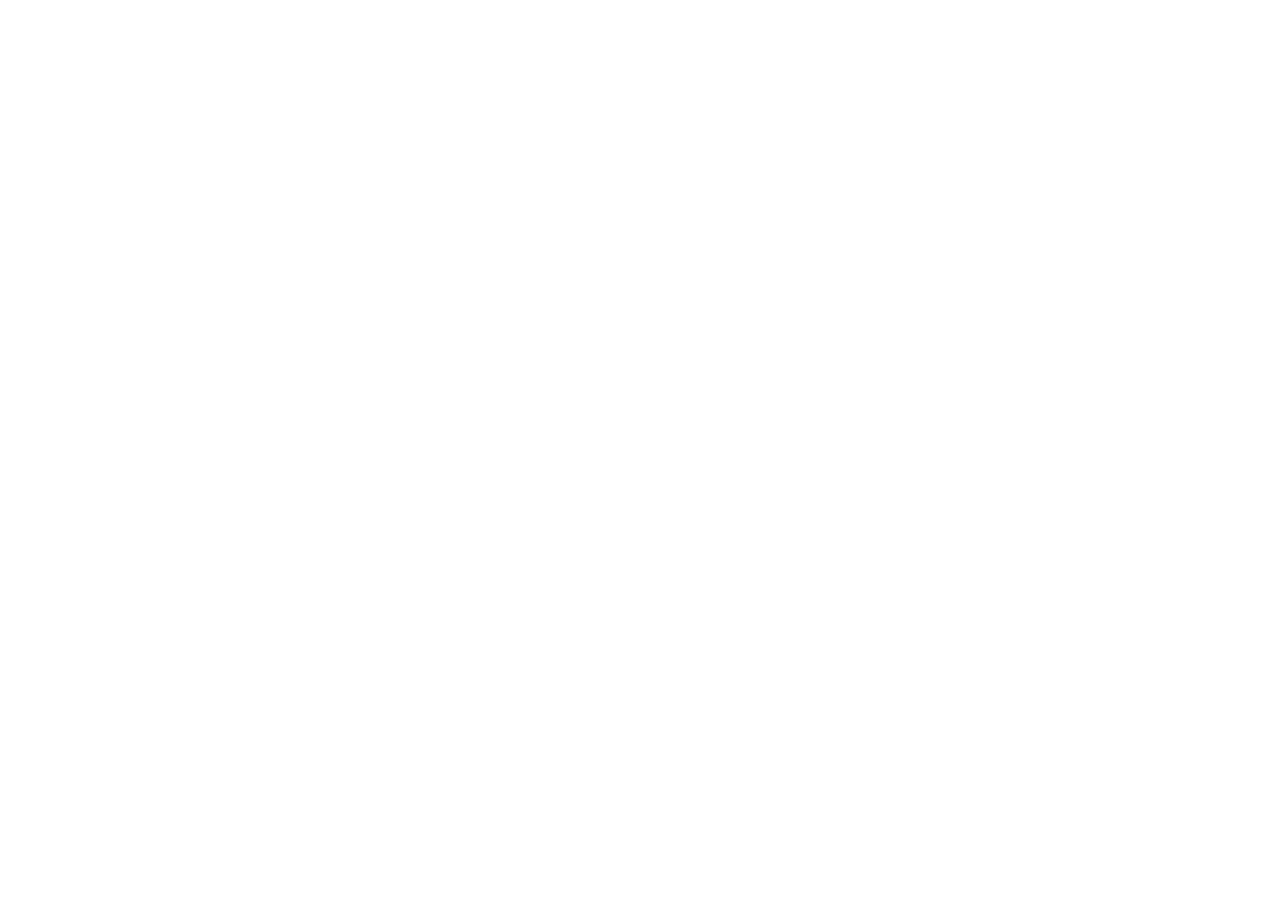
==== html/about.html @ 71272994 "added the basic html structure in home, about, cart, product listing and all products pages relates " ====
<!DOCTYPE html>
<html lang="en">
  <head>
    <meta charset="UTF-8" />
    <meta http-equiv="X-UA-Compatible" content="IE=edge" />
    <meta name="viewport" content="width=device-width, initial-scale=1.0" />
    <link
      rel="stylesheet"
      href="https://cdnjs.cloudflare.com/ajax/libs/font-awesome/6.1.1/css/all.min.css"
      integrity="sha512-KfkfwYDsLkIlwQp6LFnl8zNdLGxu9YAA1QvwINks4PhcElQSvqcyVLLD9aMhXd13uQjoXtEKNosOWaZqXgel0g=="
      crossorigin="anonymous"
      referrerpolicy="no-referrer"
    />
    <link rel="stylesheet" href="../css/about.css" />
    <title>About us</title>
  </head>
  <body>
    <header></header>
    <main></main>
    <footer></footer>
  </body>
</html>
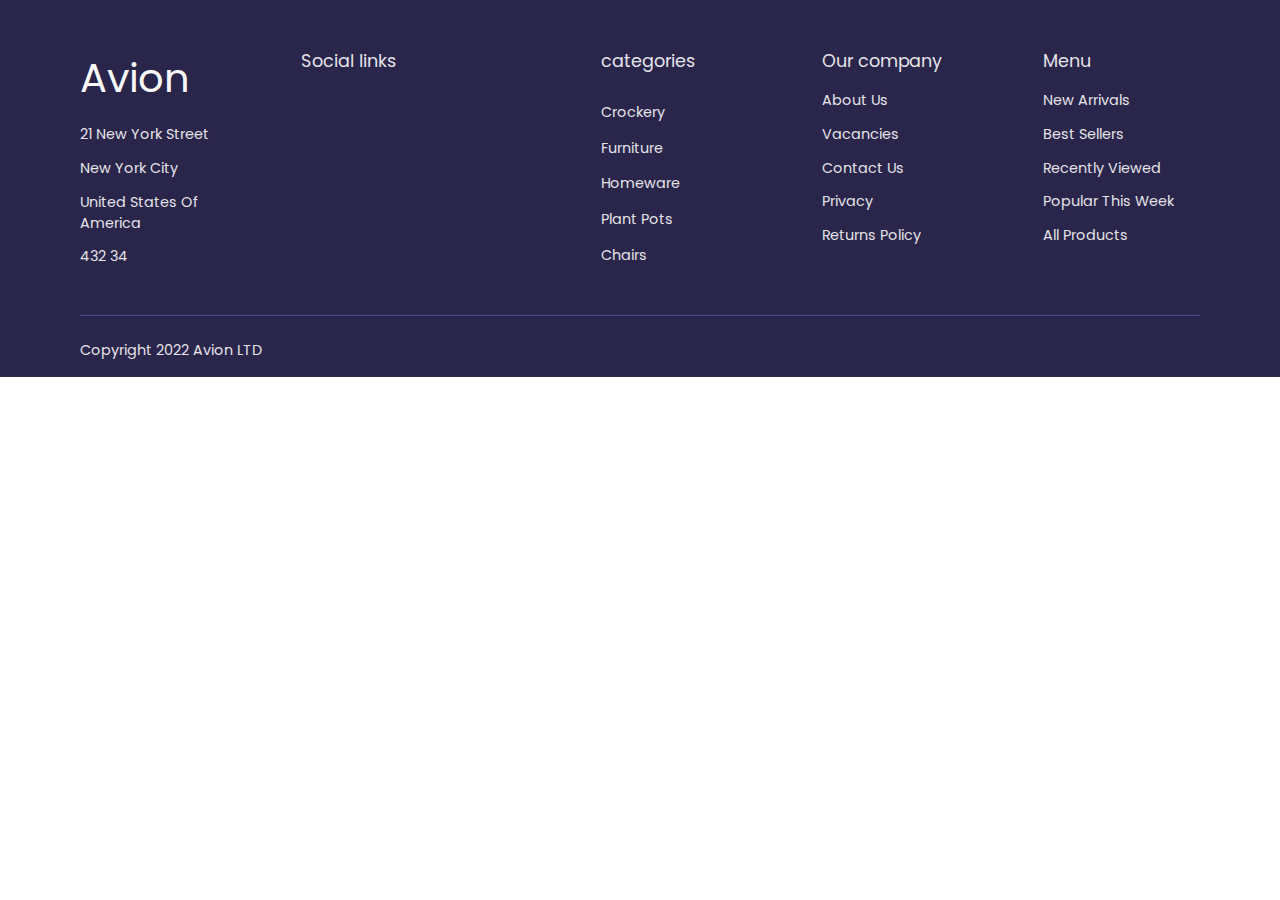
==== commit 5d824df4: "Merge pull request #28 from Ninjas-T/9-create-footer-section" ====
--- a/html/about.html
+++ b/html/about.html
@@ -17,6 +17,63 @@
   <body>
     <header></header>
     <main></main>
-    <footer></footer>
+    <footer>
+      <div class="container">
+        <div class="address">
+          <h1>avion</h1>
+          <ul>
+            <li>21 new york street</li>
+            <li>new york city</li>
+            <li>united states of america</li>
+            <li>432 34</li>
+          </ul>
+        </div>
+        <div class="social">
+          <h3>Social links</h3>
+          <ul>
+            <li><a href="#"><i class="fa-brands fa-linkedin"></a></i></li>
+            <li><a href="#"><i class="fa-brands fa-facebook-square"></i></a></li>
+            <li><a href="#"><i class="fa-brands fa-instagram"></i></a></li>
+            <li><a href="#"><i class="fa-brands fa-skype"></i></a></li>
+            <li><a href="#"><i class="fa-brands fa-twitter"></i></a></li>
+            <li><a href="#"><i class="fa-brands fa-pinterest"></i></a></li>
+          </ul>
+        </div>
+        <div class="categories">
+          <h3>categories</h3>
+          <ul>
+            <li><a href="./filter.html">Crockery</a></li>
+            <li><a href="./filter.html">Furniture</a></li>
+            <li><a href="./filter.html">Homeware</a></li>
+            <li><a href="./filter.html">Plant pots</a></li>
+            <li><a href="./filter.html">Chairs</a></li>
+          </ul>
+        </div>
+        <div class="our-company">
+          <h3>Our company</h3>
+          <ul>
+            <li><a href="./about.html">About us</a></li>
+            <li><a href="#">Vacancies</a></li>
+            <li><a href="#">Contact us</a></li>
+            <li><a href="#">Privacy</a></li>
+            <li><a href="#">Returns policy</a></li>
+          </ul>
+        </div>
+        <div class="menu">
+          <h3>Menu</h3>
+          <ul>
+            <li><a href="#">New arrivals</a></li>
+            <li><a href="#">Best sellers</a></li>
+            <li><a href="#">Recently viewed</a></li>
+            <li><a href="#">Popular this week</a></li>
+            <li><a href="./filter.html">All products</a></li>
+          </ul>
+        </div>
+        </div>
+        <div class="copy">
+          <hr>
+          <p>Copyright 2022 Avion LTD</p>
+        </div>
+    </footer>
   </body>
 </html>
--- a/css/about.css
+++ b/css/about.css
@@ -0,0 +1,197 @@
+@import url('https://fonts.googleapis.com/css2?family=Poppins:wght@200;300;400;500;600;700&display=swap%27');
+
+* {
+  padding: 0;
+  margin: 0;
+  box-sizing: border-box;
+  font-family: 'Poppins', sans-serif;
+}
+
+:root {
+  --dark-primary: #2a254b;
+  --primary: #4e4d93;
+  --light-grey: #f9f9f9;
+  --white: #ffffff;
+  --border-dark: #cac6da;
+}
+
+body {
+  scroll-behavior: smooth;
+}
+
+/* Footer style starts */
+
+footer {
+  background-color: var(--dark-primary);
+  padding: 3rem 2rem 1rem;
+  color: var(--light-grey);
+  display: flex;
+  flex-direction: column;
+  gap: 3rem;
+}
+
+footer .container {
+  display: grid;
+  grid-template-columns: 1.2fr 1fr;
+  row-gap: 3rem;
+}
+
+footer .container div > * {
+  width: 100%;
+}
+
+footer .container div ul {
+  list-style: none;
+  display: flex;
+  justify-content: center;
+  align-items: center;
+  flex-wrap: wrap;
+  gap: 0.8rem;
+  margin-top: 1rem;
+}
+
+footer .container div ul li {
+  width: 100%;
+  opacity: 0.9;
+  text-transform: capitalize;
+  font-size: 0.9rem;
+}
+
+footer .container div ul li a {
+  text-decoration: none;
+  color: var(--light-grey);
+  transition: all 0.2s ease-in-out;
+}
+
+footer .container div ul li a:hover {
+  color: #908ba2;
+  transform: scale(1.2) rotateZ(5deg);
+}
+
+footer h1 {
+  text-transform: capitalize;
+  font-weight: 400;
+  font-size: 2.5rem;
+}
+
+footer h3 {
+  font-weight: 400;
+  font-size: 1.1rem;
+  opacity: 0.9;
+}
+
+footer .container .categories {
+  display: none;
+}
+
+footer .container .social {
+  padding: 1.5rem 0;
+}
+
+footer .container .social ul {
+  justify-content: space-between;
+  gap: 0rem;
+}
+
+footer .container .social ul li {
+  width: calc(90% / 3);
+  display: flex;
+  justify-content: center;
+  align-items: center;
+}
+
+footer .container .social ul li i {
+  font-size: 1.5rem;
+  margin-top: 1rem;
+}
+
+footer .copy {
+  display: flex;
+  justify-content: center;
+  align-items: center;
+  flex-wrap: wrap;
+  text-align: center;
+  gap: 1.5rem;
+}
+
+footer .copy p {
+  opacity: 0.9;
+  font-size: 0.9rem;
+}
+
+footer .copy hr {
+  width: 100%;
+  background-color: var(--primary);
+  border: 0;
+  height: 1px;
+}
+
+
+
+/*  Footer style mediam screen tablet */
+@media (min-width: 768px) and (max-width: 991.98px) {
+  html {
+    font-size: 20px;
+  }
+  footer .container .social ul li {
+    justify-content: flex-start;
+  }
+}
+
+/* Footer style large screen laptop */
+@media (min-width: 992px) and (max-width: 1199.98px) {
+  footer .container {
+    display: grid;
+    grid-template-columns:  1fr 1.5fr repeat(3, 1fr);
+    column-gap: 4rem;
+  }
+
+  footer .container .categories {
+    display: inherit;
+  }
+
+  footer .container .social {
+    padding: 0;
+  }
+
+  footer .container .social ul li {
+    width: calc(90% / 6);
+  }
+
+  footer .copy {
+    justify-content: flex-start;
+  }
+}
+
+
+/* Footer style X large screen */
+@media (min-width: 1200px) {
+  footer {
+    padding: 3rem 5rem 1rem;
+  }
+
+  footer .container {
+    display: grid;
+    grid-template-columns:  1fr 1.5fr repeat(3, 1fr);
+    column-gap: 4rem;
+  }
+
+  footer .container .categories {
+    display: inherit;
+  }
+
+  footer .container .social {
+    padding: 0;
+  }
+
+  footer .container .social ul li {
+    width: calc(90% / 6);
+  }
+
+  footer .copy {
+    justify-content: flex-start;
+  }
+}
+
+
+/* Footer style ends */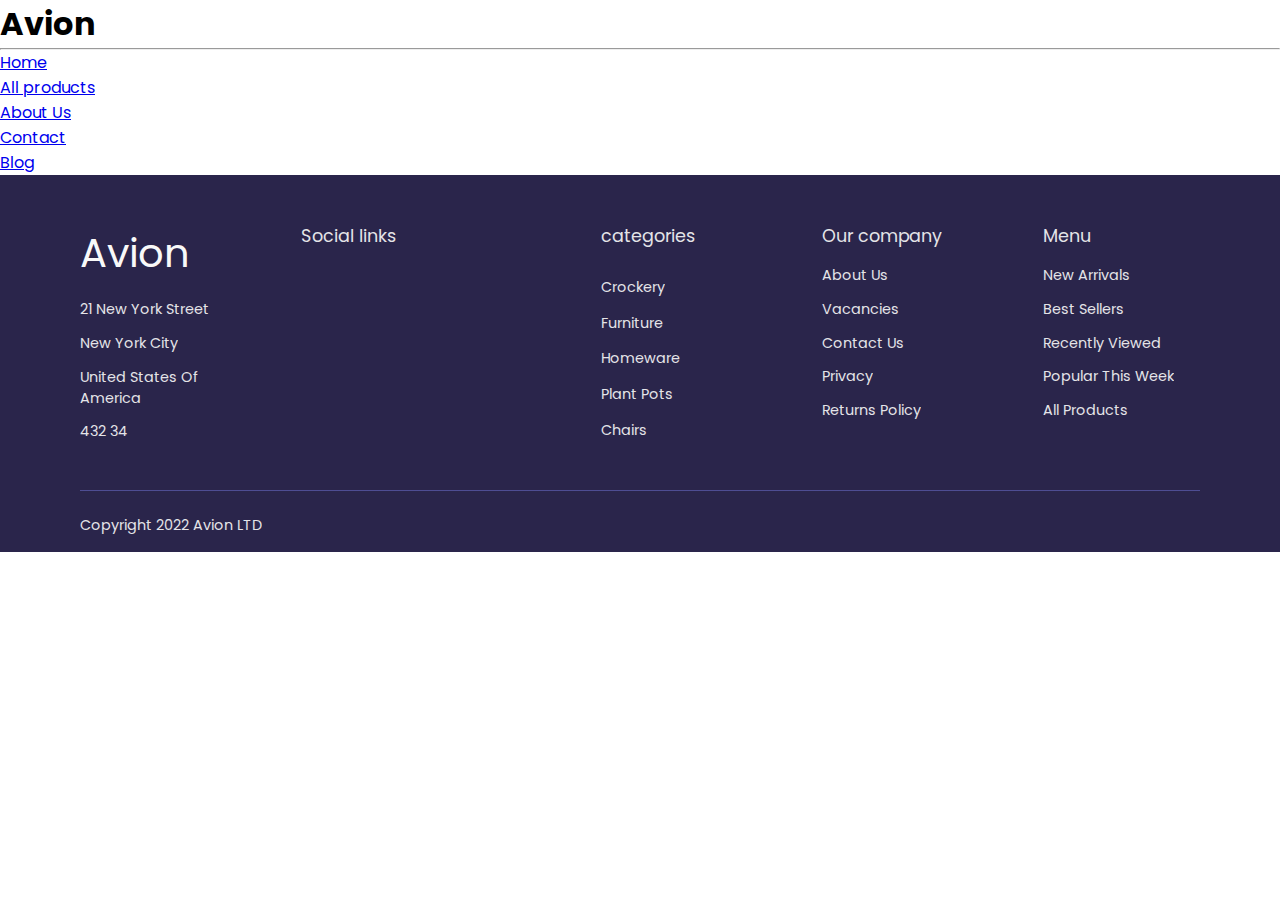
==== commit b469f286: "added the html structure for the header section which contains the logo, cart, and navbar, in cart, " ====
--- a/html/about.html
+++ b/html/about.html
@@ -15,7 +15,28 @@
     <title>About us</title>
   </head>
   <body>
-    <header></header>
+    <header>
+      <div>
+        <div class="user">
+          <i class="fa-solid fa-user"></i>
+        </div>
+        <h1>Avion</h1>
+        <div class="header-icons">
+          <a href="./cart.html"><i class="fa-solid fa-cart-shopping"></i></a>
+          <i class="fa-solid fa-bars"></i>
+        </div>
+      </div>
+      <hr />
+      <nav>
+        <ul>
+          <li><a href="../index.html"> Home </a></li>
+          <li><a href="./filter.html" > All products </a></li>
+          <li><a href="./about.html" class="active"> About Us </a></li>
+          <li><a href="#"> Contact </a></li>
+          <li><a href="#"> Blog </a></li>
+        </ul>
+      </nav>
+    </header>
     <main></main>
     <footer>
       <div class="container">
@@ -75,5 +96,7 @@
           <p>Copyright 2022 Avion LTD</p>
         </div>
     </footer>
+
+    <script src="../js/about.js"></script>
   </body>
 </html>
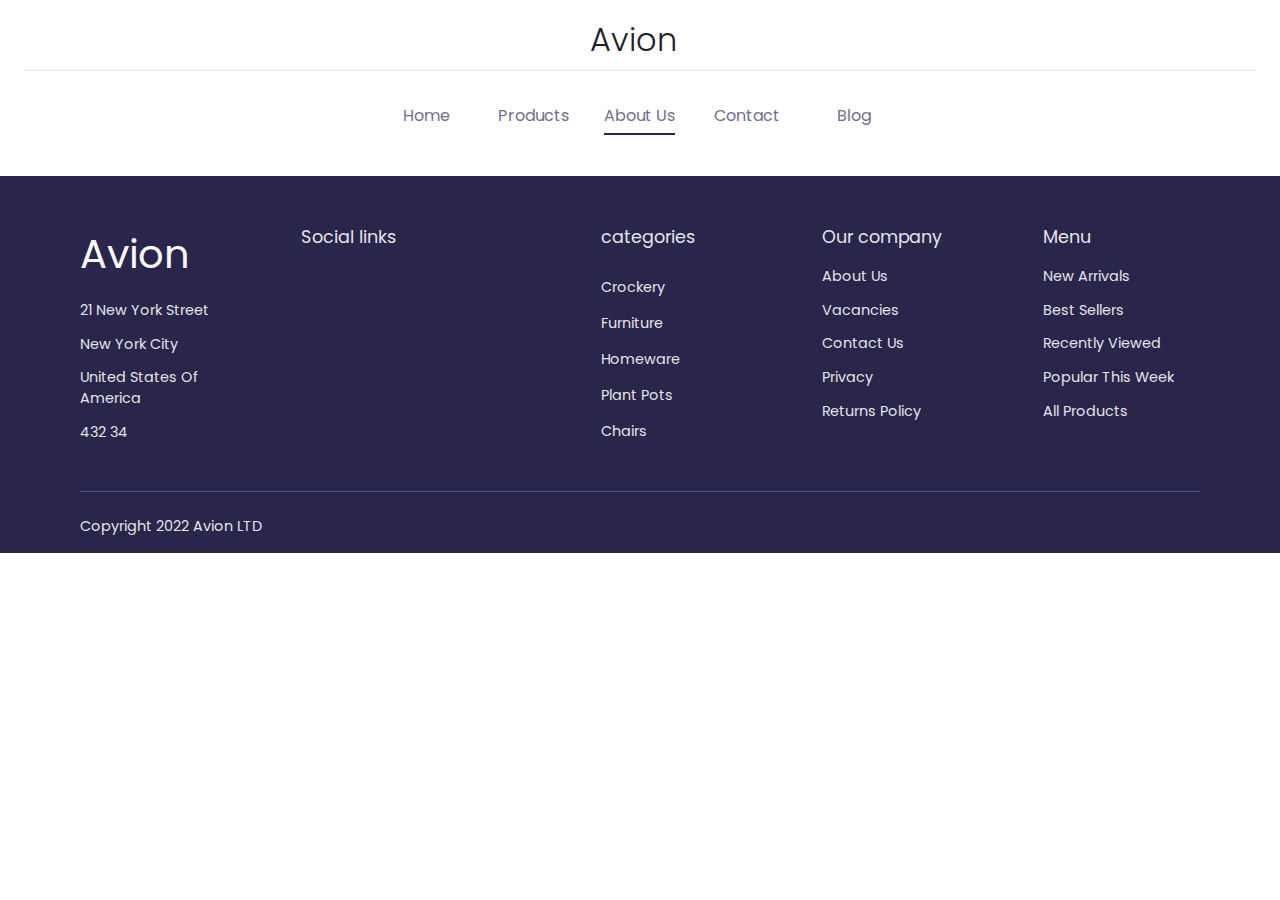
==== commit dc669a1b: "removed the all word from the navbar relates #35" ====
--- a/html/about.html
+++ b/html/about.html
@@ -30,7 +30,7 @@
       <nav>
         <ul>
           <li><a href="../index.html"> Home </a></li>
-          <li><a href="./filter.html" > All products </a></li>
+          <li><a href="./filter.html" > Products </a></li>
           <li><a href="./about.html" class="active"> About Us </a></li>
           <li><a href="#"> Contact </a></li>
           <li><a href="#"> Blog </a></li>
--- a/css/about.css
+++ b/css/about.css
@@ -19,6 +19,205 @@
   scroll-behavior: smooth;
 }
 
+a {
+  text-decoration: none;
+}
+/* --------- start of header section --------- */
+header {
+  padding: 1rem 1.5rem;
+  position: relative;
+}
+
+header div:nth-child(1) {
+  display: flex;
+  flex-wrap: wrap;
+  justify-content: space-between;
+  align-items: center;
+  /* padding: 0.3rem 0; */
+  margin-bottom: 0.3rem;
+}
+
+header div .user {
+  display: none;
+}
+
+header div h1 {
+  order: 0;
+  font-size: 1.5rem;
+  font-weight: 300;
+  color: #22202e;
+}
+
+header .header-icons i {
+  margin-left: 0.7rem;
+  color: #22202e;
+}
+
+header hr {
+  display: none;
+}
+nav {
+  background-color: white;
+  padding: 2rem 0.5rem;
+  position: absolute;
+  left: 0;
+  right: 0;
+  display: none;
+  z-index: 10;
+}
+
+.slide-in {
+  animation: slide 1s forwards;
+}
+.slide-out {
+  animation: slideOut 1s forwards;
+}
+
+@keyframes slide {
+  0% {
+    opacity: 0;
+    top: 3px;
+  }
+  100% {
+    opacity: 1;
+    top: 3.56rem;
+  }
+}
+
+@keyframes slideOut {
+  0% {
+    opacity: 1;
+    top: 4rem;
+  }
+
+  100% {
+    opacity: 0;
+    top: 3rem;
+  }
+}
+
+nav ul {
+  display: flex;
+  flex-direction: column;
+  align-items: center;
+  justify-content: center;
+  list-style-type: none;
+  gap: 1.5rem;
+}
+
+nav ul li {
+  width: 100%;
+  display: flex;
+  justify-content: center;
+  align-items: center;
+  text-align: center;
+}
+
+nav ul li a {
+  color: #726e8d;
+  position: relative;
+  width: 100%;
+}
+
+nav ul li a::after {
+  content: '';
+  position: absolute;
+  width: 100%;
+  background-color: #e4e0f1;
+  bottom: -50%;
+  left: 0;
+  height: 0.1rem;
+}
+
+.active::after {
+  background-color: var(--dark-primary);
+}
+
+.fa-bars {
+  transition: all 0.3s ease-in-out;
+}
+
+.rotate-menu {
+  transform: rotateZ(90deg);
+  transition: all 0.3s ease-in-out;
+}
+/* ------ header media queries ------ */
+@media screen and (min-width: 992px) {
+  header hr {
+    display: block;
+    background-color: #f1eff8;
+    border: 0.5px solid #f1eff8;
+  }
+  header div h1 {
+    font-size: 2rem;
+  }
+
+  header div .user {
+    display: block;
+  }
+
+  .fa-bars {
+    display: none;
+  }
+
+  nav {
+    display: block;
+    position: relative;
+  }
+
+  nav ul {
+    flex-direction: row;
+    justify-content: space-around;
+    width: 50%;
+    margin: 0 auto;
+    font-size: 0.8rem;
+  }
+
+  nav ul li a {
+    width: auto;
+  }
+  nav ul li a::after {
+    background-color: var(--dark-primary);
+    display: none;
+    height: 0.15rem;
+    bottom: -30%;
+  }
+
+  nav ul li a:hover:after {
+    display: block;
+    animation: underline 0.5s forwards;
+  }
+
+  @keyframes underline {
+    0% {
+      width: 0%;
+    }
+
+    100% {
+      width: 100%;
+    }
+  }
+
+  .active::after {
+    display: block;
+  }
+}
+
+@media screen and (min-width: 1200px) {
+  nav {
+    display: block;
+    position: relative;
+  }
+  nav ul {
+    flex-direction: row;
+    justify-content: space-around;
+    width: 42%;
+    margin: 0 auto;
+    font-size: 1rem;
+  }
+}
+/* --------- end of header section ---------- */
+
 /* Footer style starts */
 
 footer {
@@ -126,8 +325,6 @@
   height: 1px;
 }
 
-
-
 /*  Footer style mediam screen tablet */
 @media (min-width: 768px) and (max-width: 991.98px) {
   html {
@@ -142,7 +339,7 @@
 @media (min-width: 992px) and (max-width: 1199.98px) {
   footer .container {
     display: grid;
-    grid-template-columns:  1fr 1.5fr repeat(3, 1fr);
+    grid-template-columns: 1fr 1.5fr repeat(3, 1fr);
     column-gap: 4rem;
   }
 
@@ -162,7 +359,6 @@
     justify-content: flex-start;
   }
 }
-
 
 /* Footer style X large screen */
 @media (min-width: 1200px) {
@@ -172,7 +368,7 @@
 
   footer .container {
     display: grid;
-    grid-template-columns:  1fr 1.5fr repeat(3, 1fr);
+    grid-template-columns: 1fr 1.5fr repeat(3, 1fr);
     column-gap: 4rem;
   }
 
@@ -193,5 +389,4 @@
   }
 }
 
-
-/* Footer style ends */+/* Footer style ends */
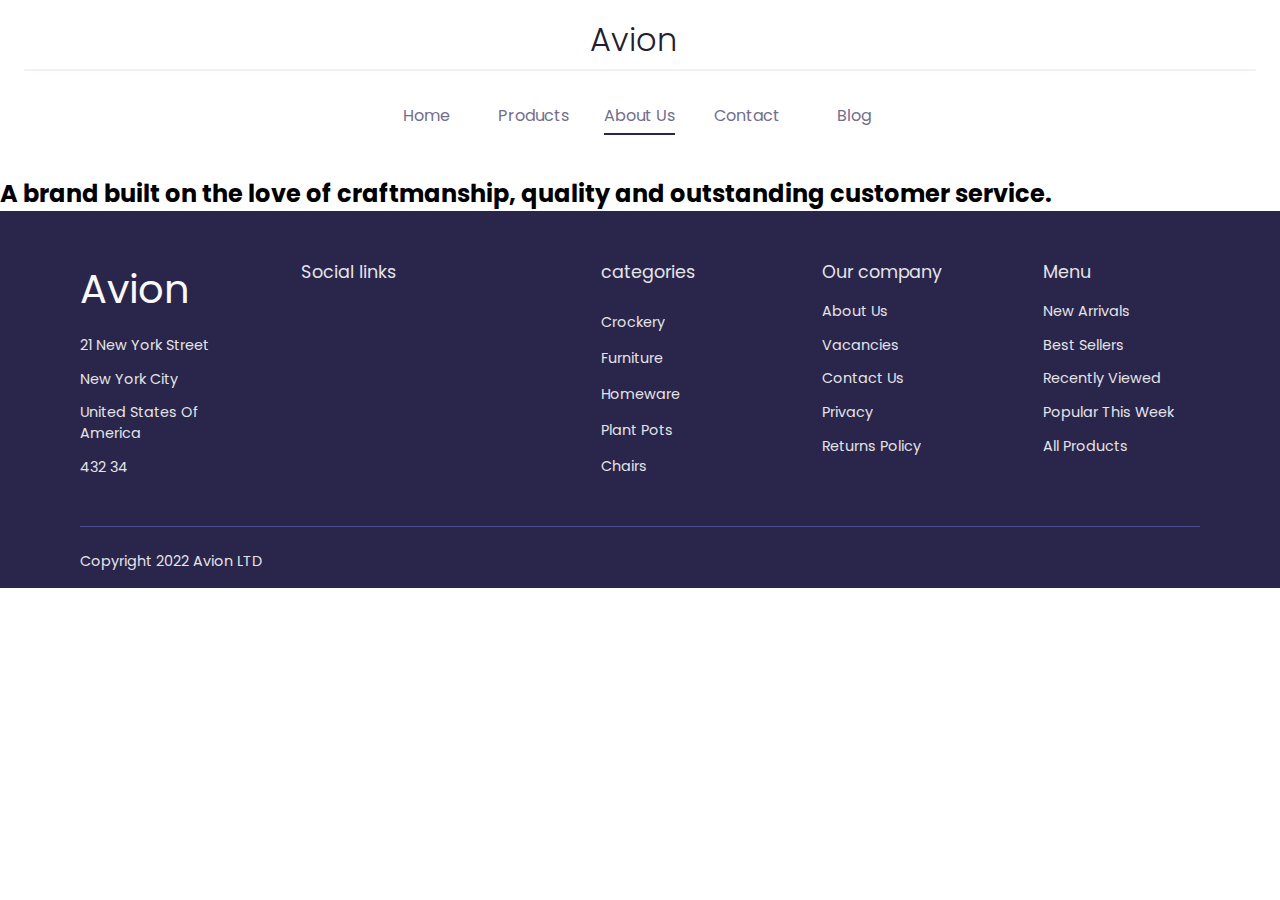
==== commit 525c955b: "create the structure by HTML for service section in about page relates #16" ====
--- a/html/about.html
+++ b/html/about.html
@@ -1,102 +1,111 @@
 <!DOCTYPE html>
 <html lang="en">
-  <head>
-    <meta charset="UTF-8" />
-    <meta http-equiv="X-UA-Compatible" content="IE=edge" />
-    <meta name="viewport" content="width=device-width, initial-scale=1.0" />
-    <link
-      rel="stylesheet"
-      href="https://cdnjs.cloudflare.com/ajax/libs/font-awesome/6.1.1/css/all.min.css"
-      integrity="sha512-KfkfwYDsLkIlwQp6LFnl8zNdLGxu9YAA1QvwINks4PhcElQSvqcyVLLD9aMhXd13uQjoXtEKNosOWaZqXgel0g=="
-      crossorigin="anonymous"
-      referrerpolicy="no-referrer"
-    />
-    <link rel="stylesheet" href="../css/about.css" />
-    <title>About us</title>
-  </head>
-  <body>
-    <header>
-      <div>
-        <div class="user">
-          <i class="fa-solid fa-user"></i>
-        </div>
-        <h1>Avion</h1>
-        <div class="header-icons">
-          <a href="./cart.html"><i class="fa-solid fa-cart-shopping"></i></a>
-          <i class="fa-solid fa-bars"></i>
-        </div>
+
+<head>
+  <meta charset="UTF-8" />
+  <meta http-equiv="X-UA-Compatible" content="IE=edge" />
+  <meta name="viewport" content="width=device-width, initial-scale=1.0" />
+  <link rel="stylesheet" href="https://cdnjs.cloudflare.com/ajax/libs/font-awesome/6.1.1/css/all.min.css"
+    integrity="sha512-KfkfwYDsLkIlwQp6LFnl8zNdLGxu9YAA1QvwINks4PhcElQSvqcyVLLD9aMhXd13uQjoXtEKNosOWaZqXgel0g=="
+    crossorigin="anonymous" referrerpolicy="no-referrer" />
+  <link rel="stylesheet" href="../css/about.css" />
+  <title>About us</title>
+</head>
+
+<body>
+  <header>
+    <div>
+      <div class="user">
+        <i class="fa-solid fa-user"></i>
       </div>
-      <hr />
-      <nav>
+      <h1>Avion</h1>
+      <div class="header-icons">
+        <a href="./cart.html"><i class="fa-solid fa-cart-shopping"></i></a>
+        <i class="fa-solid fa-bars"></i>
+      </div>
+    </div>
+    <hr />
+    <nav>
+      <ul>
+        <li><a href="../index.html"> Home </a></li>
+        <li><a href="./filter.html"> Products </a></li>
+        <li><a href="./about.html" class="active"> About Us </a></li>
+        <li><a href="#"> Contact </a></li>
+        <li><a href="#"> Blog </a></li>
+      </ul>
+    </nav>
+  </header>
+  <main>
+    <!-- start of service section  -->
+
+    <section id="service">
+      <h2>A brand built on the love of craftmanship, quality and outstanding customer service.</h2>
+    </section>
+    <!-- end service section -->
+
+
+
+  </main>
+  <footer>
+    <div class="container">
+      <div class="address">
+        <h1>avion</h1>
         <ul>
-          <li><a href="../index.html"> Home </a></li>
-          <li><a href="./filter.html" > Products </a></li>
-          <li><a href="./about.html" class="active"> About Us </a></li>
-          <li><a href="#"> Contact </a></li>
-          <li><a href="#"> Blog </a></li>
+          <li>21 new york street</li>
+          <li>new york city</li>
+          <li>united states of america</li>
+          <li>432 34</li>
         </ul>
-      </nav>
-    </header>
-    <main></main>
-    <footer>
-      <div class="container">
-        <div class="address">
-          <h1>avion</h1>
-          <ul>
-            <li>21 new york street</li>
-            <li>new york city</li>
-            <li>united states of america</li>
-            <li>432 34</li>
-          </ul>
-        </div>
-        <div class="social">
-          <h3>Social links</h3>
-          <ul>
-            <li><a href="#"><i class="fa-brands fa-linkedin"></a></i></li>
-            <li><a href="#"><i class="fa-brands fa-facebook-square"></i></a></li>
-            <li><a href="#"><i class="fa-brands fa-instagram"></i></a></li>
-            <li><a href="#"><i class="fa-brands fa-skype"></i></a></li>
-            <li><a href="#"><i class="fa-brands fa-twitter"></i></a></li>
-            <li><a href="#"><i class="fa-brands fa-pinterest"></i></a></li>
-          </ul>
-        </div>
-        <div class="categories">
-          <h3>categories</h3>
-          <ul>
-            <li><a href="./filter.html">Crockery</a></li>
-            <li><a href="./filter.html">Furniture</a></li>
-            <li><a href="./filter.html">Homeware</a></li>
-            <li><a href="./filter.html">Plant pots</a></li>
-            <li><a href="./filter.html">Chairs</a></li>
-          </ul>
-        </div>
-        <div class="our-company">
-          <h3>Our company</h3>
-          <ul>
-            <li><a href="./about.html">About us</a></li>
-            <li><a href="#">Vacancies</a></li>
-            <li><a href="#">Contact us</a></li>
-            <li><a href="#">Privacy</a></li>
-            <li><a href="#">Returns policy</a></li>
-          </ul>
-        </div>
-        <div class="menu">
-          <h3>Menu</h3>
-          <ul>
-            <li><a href="#">New arrivals</a></li>
-            <li><a href="#">Best sellers</a></li>
-            <li><a href="#">Recently viewed</a></li>
-            <li><a href="#">Popular this week</a></li>
-            <li><a href="./filter.html">All products</a></li>
-          </ul>
-        </div>
-        </div>
-        <div class="copy">
-          <hr>
-          <p>Copyright 2022 Avion LTD</p>
-        </div>
-    </footer>
+      </div>
+      <div class="social">
+        <h3>Social links</h3>
+        <ul>
+          <li><a href="#"><i class="fa-brands fa-linkedin"></a></i></li>
+          <li><a href="#"><i class="fa-brands fa-facebook-square"></i></a></li>
+          <li><a href="#"><i class="fa-brands fa-instagram"></i></a></li>
+          <li><a href="#"><i class="fa-brands fa-skype"></i></a></li>
+          <li><a href="#"><i class="fa-brands fa-twitter"></i></a></li>
+          <li><a href="#"><i class="fa-brands fa-pinterest"></i></a></li>
+        </ul>
+      </div>
+      <div class="categories">
+        <h3>categories</h3>
+        <ul>
+          <li><a href="./filter.html">Crockery</a></li>
+          <li><a href="./filter.html">Furniture</a></li>
+          <li><a href="./filter.html">Homeware</a></li>
+          <li><a href="./filter.html">Plant pots</a></li>
+          <li><a href="./filter.html">Chairs</a></li>
+        </ul>
+      </div>
+      <div class="our-company">
+        <h3>Our company</h3>
+        <ul>
+          <li><a href="./about.html">About us</a></li>
+          <li><a href="#">Vacancies</a></li>
+          <li><a href="#">Contact us</a></li>
+          <li><a href="#">Privacy</a></li>
+          <li><a href="#">Returns policy</a></li>
+        </ul>
+      </div>
+      <div class="menu">
+        <h3>Menu</h3>
+        <ul>
+          <li><a href="#">New arrivals</a></li>
+          <li><a href="#">Best sellers</a></li>
+          <li><a href="#">Recently viewed</a></li>
+          <li><a href="#">Popular this week</a></li>
+          <li><a href="./filter.html">All products</a></li>
+        </ul>
+      </div>
+    </div>
+    <div class="copy">
+      <hr>
+      <p>Copyright 2022 Avion LTD</p>
+    </div>
+  </footer>
 
-    <script src="../js/about.js"></script>
-  </body>
-</html>
+  <script src="../js/about.js"></script>
+</body>
+
+</html>--- a/css/about.css
+++ b/css/about.css
@@ -24,6 +24,7 @@
 }
 /* --------- start of header section --------- */
 header {
+  background-color: #fff;
   padding: 1rem 1.5rem;
   position: relative;
 }
@@ -170,7 +171,7 @@
     justify-content: space-around;
     width: 50%;
     margin: 0 auto;
-    font-size: 0.8rem;
+    font-size: 0.9rem;
   }
 
   nav ul li a {
@@ -327,12 +328,11 @@
 
 /*  Footer style mediam screen tablet */
 @media (min-width: 768px) and (max-width: 991.98px) {
-  html {
-    font-size: 20px;
-  }
+
   footer .container .social ul li {
     justify-content: flex-start;
   }
+  
 }
 
 /* Footer style large screen laptop */
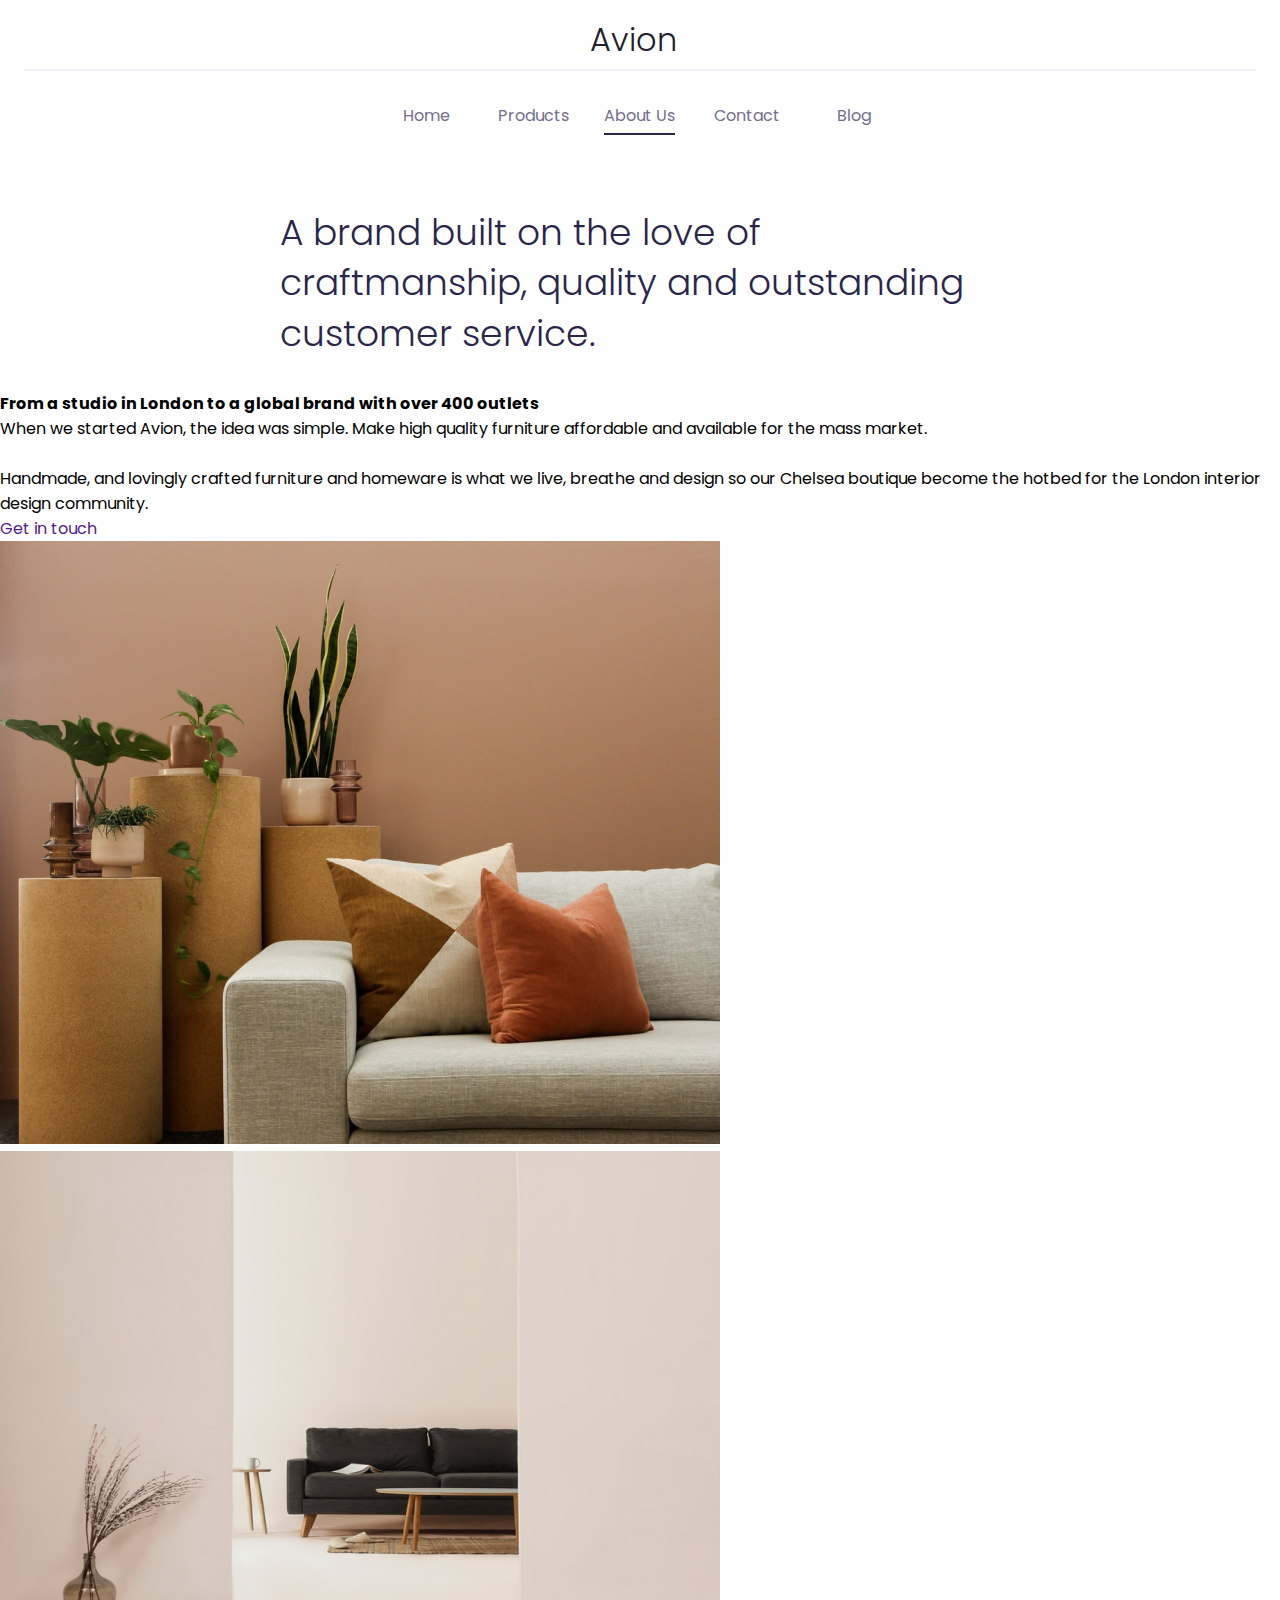
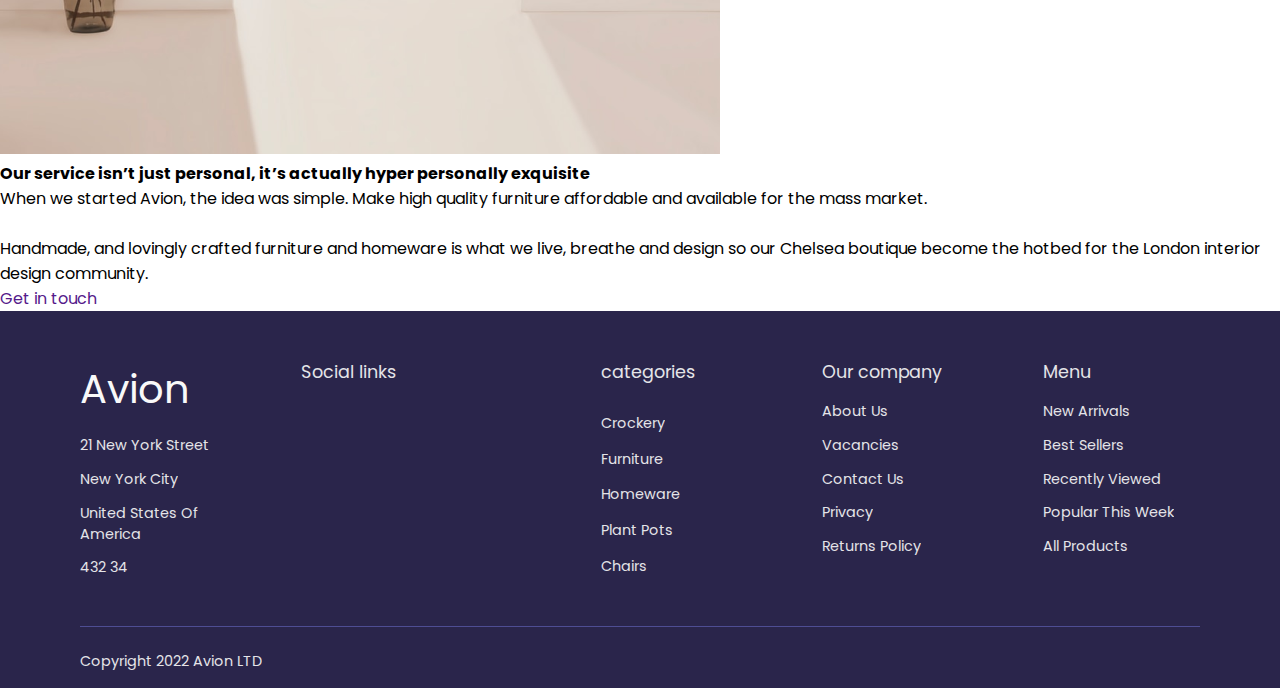
==== commit ed8b96c3: "Create the structure of blogs section in about page by using HTML relates #17" ====
--- a/html/about.html
+++ b/html/about.html
@@ -42,6 +42,41 @@
       <h2>A brand built on the love of craftmanship, quality and outstanding customer service.</h2>
     </section>
     <!-- end service section -->
+
+    <!-- start blogs sections -->
+
+    <section id="first-blog">
+      <div class="inf">
+        <h4 class="blog-title">From a studio in London to a global brand with
+          over 400 outlets</h4>
+        <p>
+          When we started Avion, the idea was simple. Make high quality furniture affordable and available for the mass
+          market.<br><br> Handmade, and lovingly crafted furniture and homeware is what we live, breathe and design so
+          our Chelsea boutique become the hotbed for the London interior design community.
+        </p>
+        <div class="contact">
+          <a href=""> Get in touch </a>
+        </div>
+      </div>
+      <img src="../images/blog1.png" alt="">
+    </section>
+    <section id="second-blog">
+      <img src="../images/blog2.png">
+      <div class="inf">
+        <h4 class="blog-title">Our service isn’t just personal, it’s actually
+          hyper personally exquisite</h4>
+        <p>
+          When we started Avion, the idea was simple. Make high quality furniture affordable and available for the mass
+          market.<br><br> Handmade, and lovingly crafted furniture and homeware is what we live, breathe and design so
+          our Chelsea boutique become the hotbed for the London interior design community.
+        </p>
+        <div class="contact">
+          <a href=""> Get in touch </a>
+        </div>
+      </div>
+    </section>
+
+    <!-- end blogs sections -->
 
 
 
--- a/css/about.css
+++ b/css/about.css
@@ -219,6 +219,49 @@
 }
 /* --------- end of header section ---------- */
 
+/* service section style start */
+#service h2 {
+  color: var(--dark-primary);
+  font-size: 1.8rem;
+  font-weight: 400;
+  line-height: 2.8rem;
+  padding: 2rem 1.5rem 2rem 1.5rem;
+  margin-bottom: 3rem;
+}
+
+/* start media queries for service section in about page */
+
+@media (min-width: 768px) and (max-width: 991.98px) {
+  #service h2 {
+    padding: 1.5rem 4.8rem 1.5rem 7.5rem;
+    font-size: 1.7rem;
+  }
+}
+
+@media (min-width: 992px) and (max-width: 1199.98px) {
+  #service h2 {
+    display: flex;
+    justify-content: center;
+    text-align: center;
+    width: 100%;
+  }
+}
+@media (min-width: 1200px) {
+  #service h2 {
+    font-size: 2.25rem;
+    margin: auto;
+    width: 60%;
+    font-weight: 300;
+    line-height: 3.15rem;
+  }
+}
+/* end media queries for service section */
+
+/* service section style end */
+
+
+
+
 /* Footer style starts */
 
 footer {
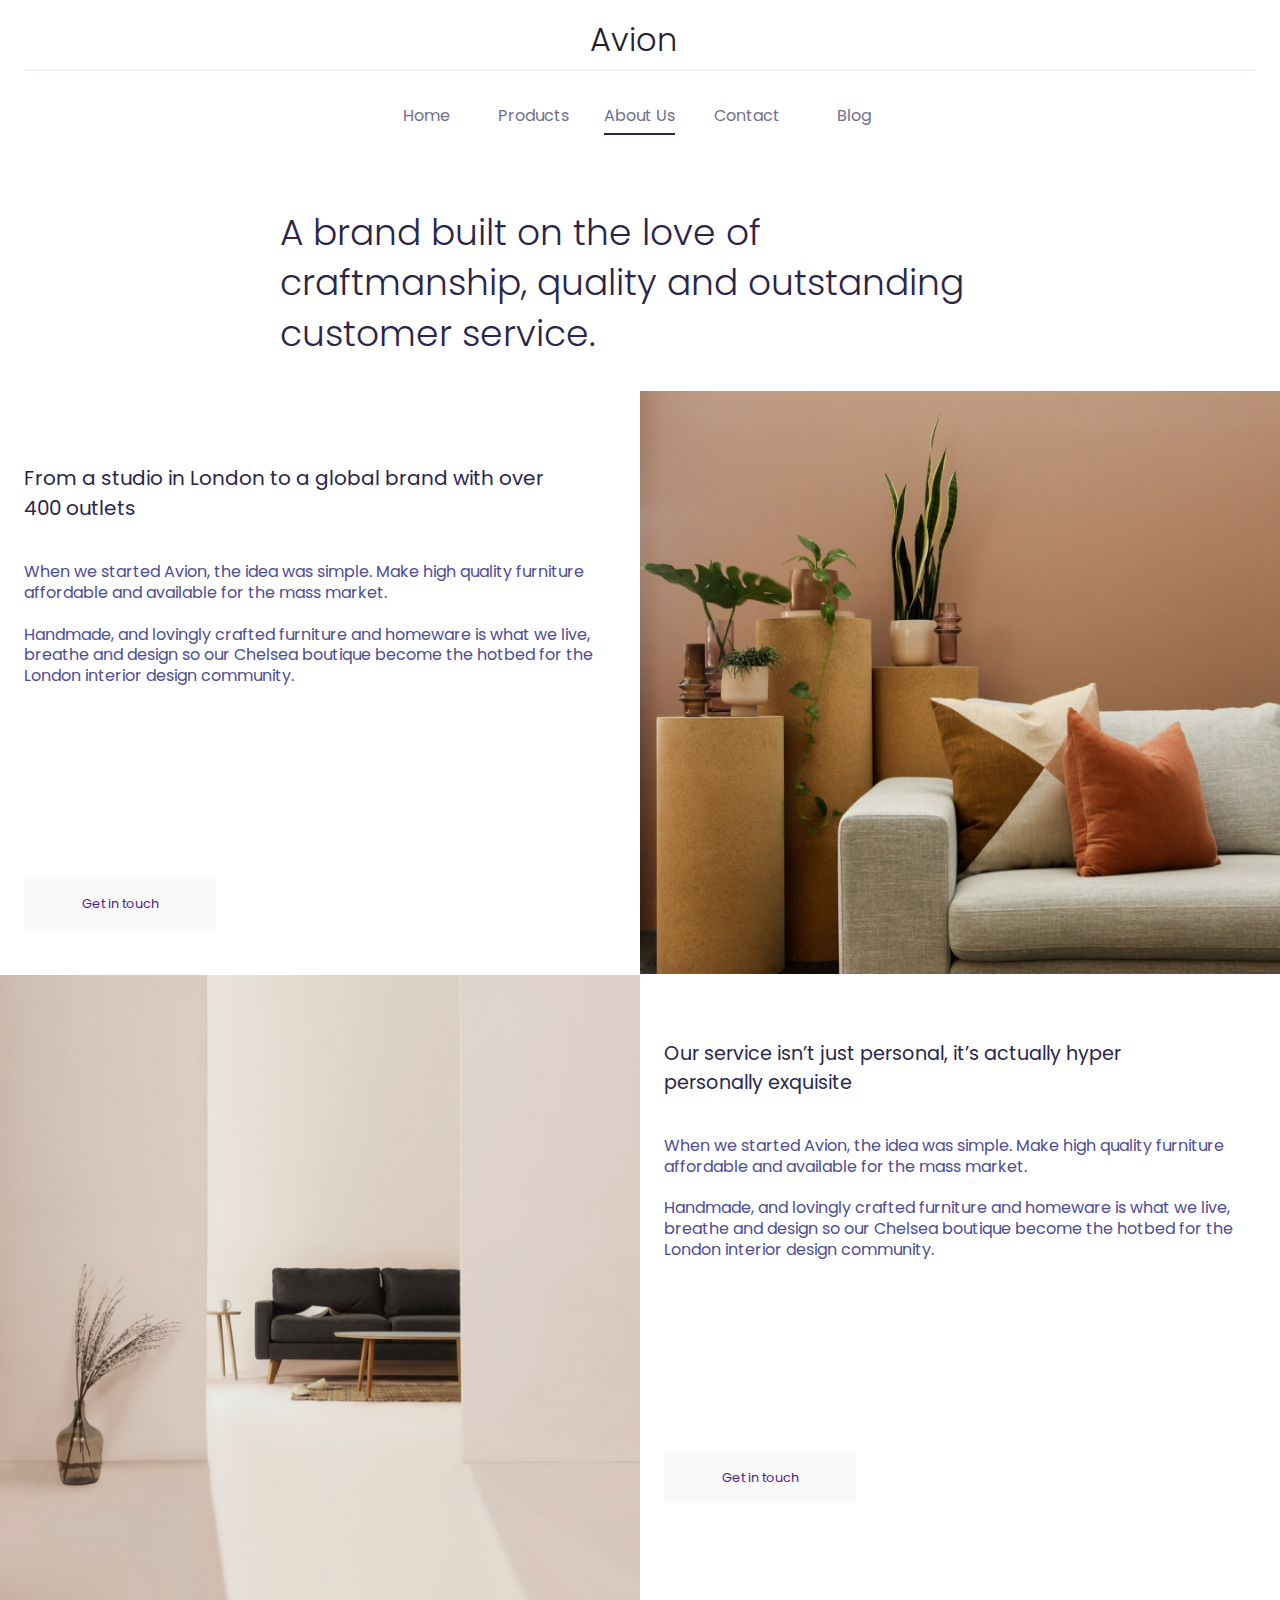
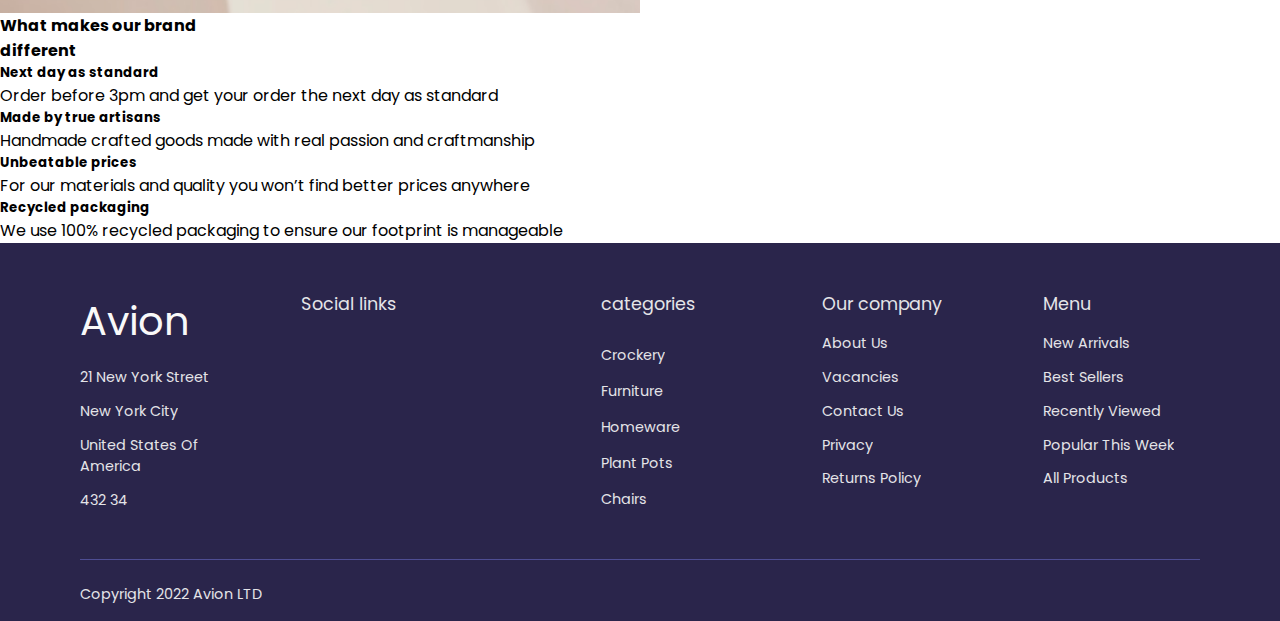
==== commit 431c4523: "Create the structure of information section in about page by using HTML relates #18" ====
--- a/html/about.html
+++ b/html/about.html
@@ -78,6 +78,45 @@
 
     <!-- end blogs sections -->
 
+    <!-- start information section -->
+    <section id="info">
+      <h4>What makes our brand <br> different </h4>
+      <div class="container">
+        <div class="card">
+          <i class="fa-solid fa-truck"></i>
+          <h5>Next day as standard</h5>
+          <p>Order before 3pm and get your order the next day as standard</p>
+        </div>
+        <div class="card">
+          <i class="fa-solid fa-square-check"></i>
+          <h5>Made by true artisans</h5>
+          <p>
+            Handmade crafted goods made with real passion and craftmanship
+          </p>
+        </div>
+        <div class="card">
+          <i class="fa-solid fa-credit-card"></i>
+          <h5>Unbeatable prices</h5>
+          <p>
+            For our materials and quality you won’t find better prices
+            anywhere
+          </p>
+        </div>
+        <div class="card">
+          <i class="fa-solid fa-seedling"></i>
+          <h5>Recycled packaging</h5>
+          <p>
+            We use 100% recycled packaging to ensure our footprint is
+            manageable
+          </p>
+        </div>
+      </div>
+    </section>
+
+
+
+    <!-- end information section -->
+
 
 
   </main>
--- a/css/about.css
+++ b/css/about.css
@@ -1,10 +1,10 @@
-@import url('https://fonts.googleapis.com/css2?family=Poppins:wght@200;300;400;500;600;700&display=swap%27');
+@import url("https://fonts.googleapis.com/css2?family=Poppins:wght@200;300;400;500;600;700&display=swap%27");
 
 * {
   padding: 0;
   margin: 0;
   box-sizing: border-box;
-  font-family: 'Poppins', sans-serif;
+  font-family: "Poppins", sans-serif;
 }
 
 :root {
@@ -121,7 +121,7 @@
 }
 
 nav ul li a::after {
-  content: '';
+  content: "";
   position: absolute;
   width: 100%;
   background-color: #e4e0f1;
@@ -259,8 +259,139 @@
 
 /* service section style end */
 
-
-
+/* blogs section style start */
+#first-blog,
+#second-blog {
+  display: flex;
+  flex-direction: column;
+}
+#first-blog .inf .blog-title {
+  font-size: 1.25rem;
+  font-weight: 400;
+  margin: 3rem 5.75rem 0.75rem 1.5rem;
+  color: var(--dark-primary);
+}
+#first-blog .inf p {
+  font-size: 0.8rem;
+  font-weight: 400;
+  margin: 0.75rem 1.5rem 4rem 1.5rem;
+  line-height: 1.3rem;
+  color: var(--primary);
+}
+#first-blog .inf .contact {
+  color: var(--dark-primary);
+  background-color: var(--light-grey);
+  font-size: 0.9rem;
+  font-weight: 400;
+  margin: 0rem 1.5rem 2.37rem 1.5rem;
+  padding: 1rem 7rem 1rem 7rem;
+}
+
+#first-blog img {
+  width: 100%;
+  margin-bottom: -0.438rem;
+}
+#second-blog img {
+  width: 100%;
+}
+
+#second-blog .inf .blog-title {
+  font-size: 1.2rem;
+  font-weight: 400;
+  margin: 3rem 5.75rem 0.75rem 1.5rem;
+  color: var(--dark-primary);
+}
+#second-blog .inf p {
+  font-size: 0.8rem;
+  font-weight: 400;
+  margin: 0.75rem 1.5rem 4rem 1.5rem;
+  line-height: 1.3rem;
+  color: var(--primary);
+}
+#second-blog .inf .contact {
+  color: var(--dark-primary);
+  background-color: var(--light-grey);
+  font-size: 0.9rem;
+  font-weight: 400;
+  margin: 0rem 1.5rem 6.9rem 1.5rem;
+  padding: 1rem 7rem 1rem 7rem;
+}
+/* start media queries for service blogs in about page */
+@media (min-width: 768px) and (max-width: 991.98px) {
+  #first-blog .inf .contact {
+    width: 45%;
+    font-size: 1rem;
+    text-align: center;
+  }
+  #second-blog .inf .contact {
+    width: 45%;
+    font-size: 1rem;
+    text-align: center;
+  }
+}
+@media (min-width: 992px)  {
+  #first-blog .inf .contact {
+    width: 30%;
+    font-size: 1rem;
+    text-align: center;
+  }
+  #second-blog .inf .contact {
+    width: 30%;
+    font-size: 1rem;
+    text-align: center;
+  }
+  #first-blog,
+  #second-blog {
+    display: flex;
+    flex-direction: row;
+  }
+#first-blog .inf .blog-title {
+  margin-top:4.5rem;
+
+}
+
+#second-blog .inf .blog-title {
+  margin-top:4.5rem;
+}
+
+
+  #first-blog img {
+    width: 50%;
+    margin-bottom: -0.438rem;
+  }
+  #second-blog img {
+    width: 50%;
+    margin-top: 0.5rem;
+  }
+  #first-blog .inf p {
+    font-size: 1rem;
+    padding-top: 1.7rem;
+  }
+  #second-blog .inf p {
+    font-size: 1rem;
+    padding-top: 1.7rem;
+
+  }
+
+  #first-blog .inf .contact {
+    width: 30%;
+    font-size: 0.8rem;
+    text-align: center;
+    padding: 1rem 2rem 1rem 2rem;
+    margin-top: 12rem;
+  }
+  #second-blog .inf .contact {
+    width: 30%;
+    font-size: 0.8rem;
+    text-align: center;
+    padding: 1rem 2rem 1rem 2rem;
+    margin-top: 12rem;
+  }
+}
+
+/* end media queries for blogs section in about page */
+
+/* blogs section style end  */
 
 /* Footer style starts */
 
@@ -371,11 +502,9 @@
 
 /*  Footer style mediam screen tablet */
 @media (min-width: 768px) and (max-width: 991.98px) {
-
   footer .container .social ul li {
     justify-content: flex-start;
   }
-  
 }
 
 /* Footer style large screen laptop */
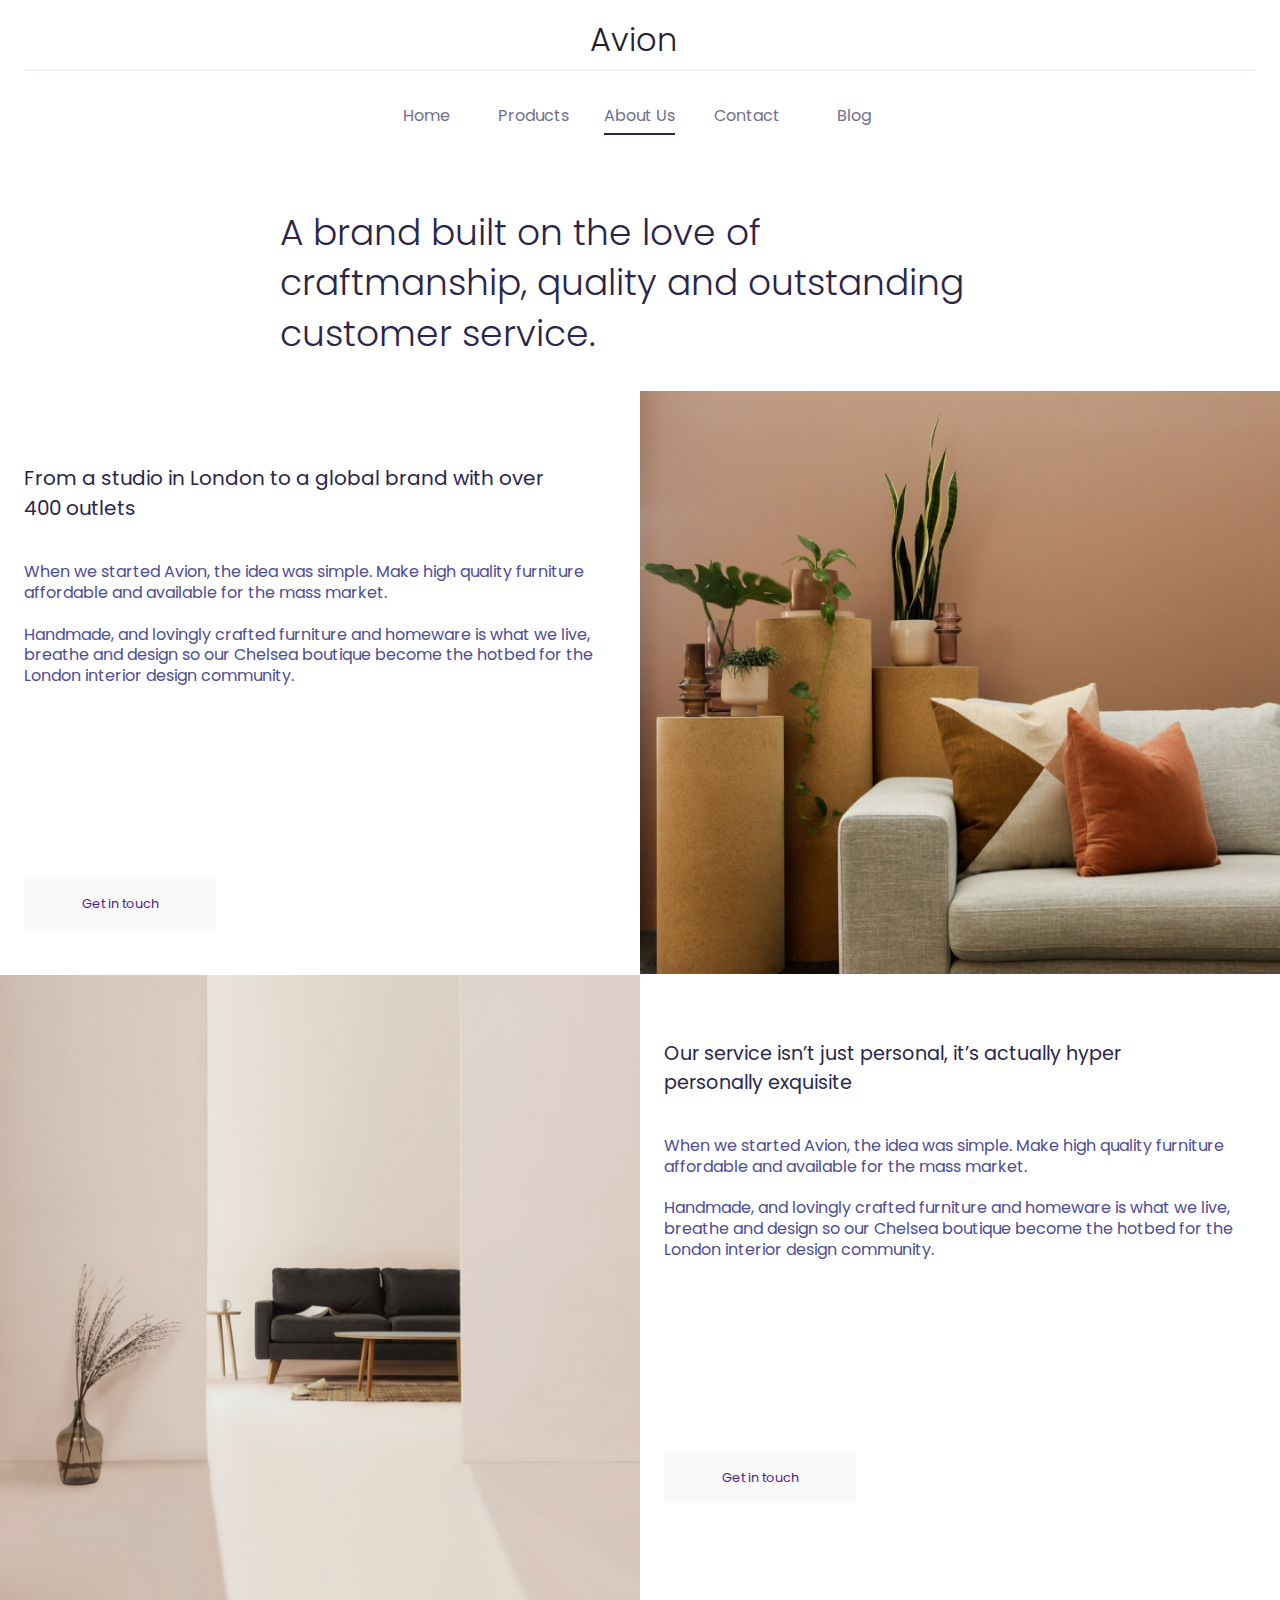
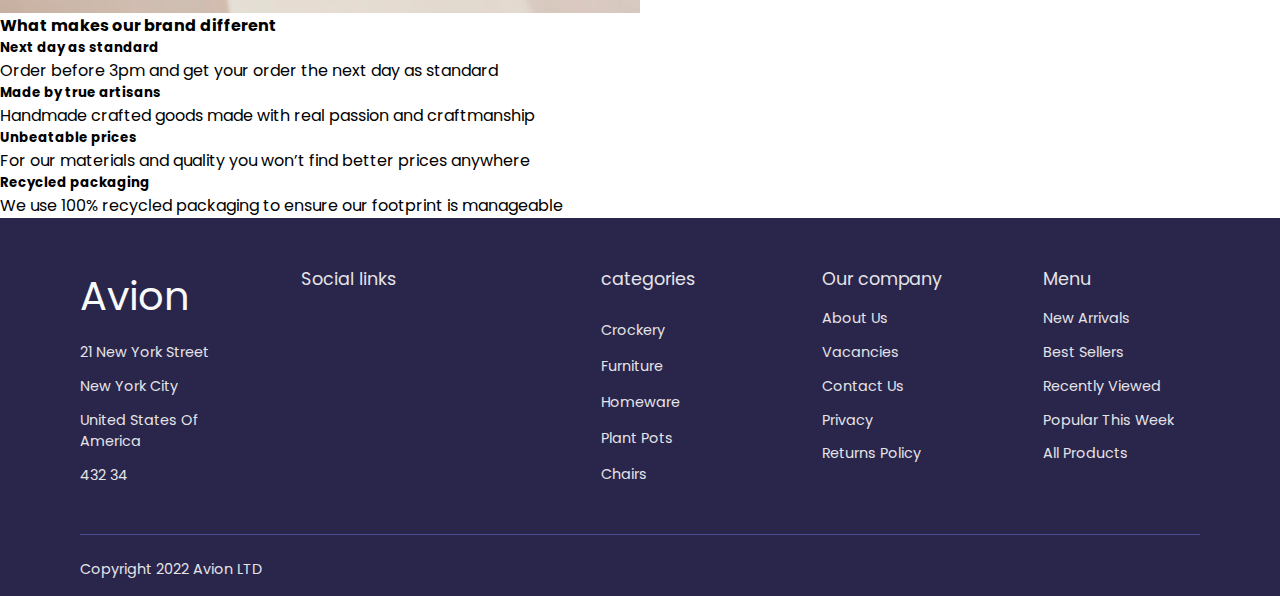
==== commit f7342a2c: "delete the enter line break in the header of information section relates #18" ====
--- a/html/about.html
+++ b/html/about.html
@@ -80,7 +80,7 @@
 
     <!-- start information section -->
     <section id="info">
-      <h4>What makes our brand <br> different </h4>
+      <h4>What makes our brand  different </h4>
       <div class="container">
         <div class="card">
           <i class="fa-solid fa-truck"></i>
